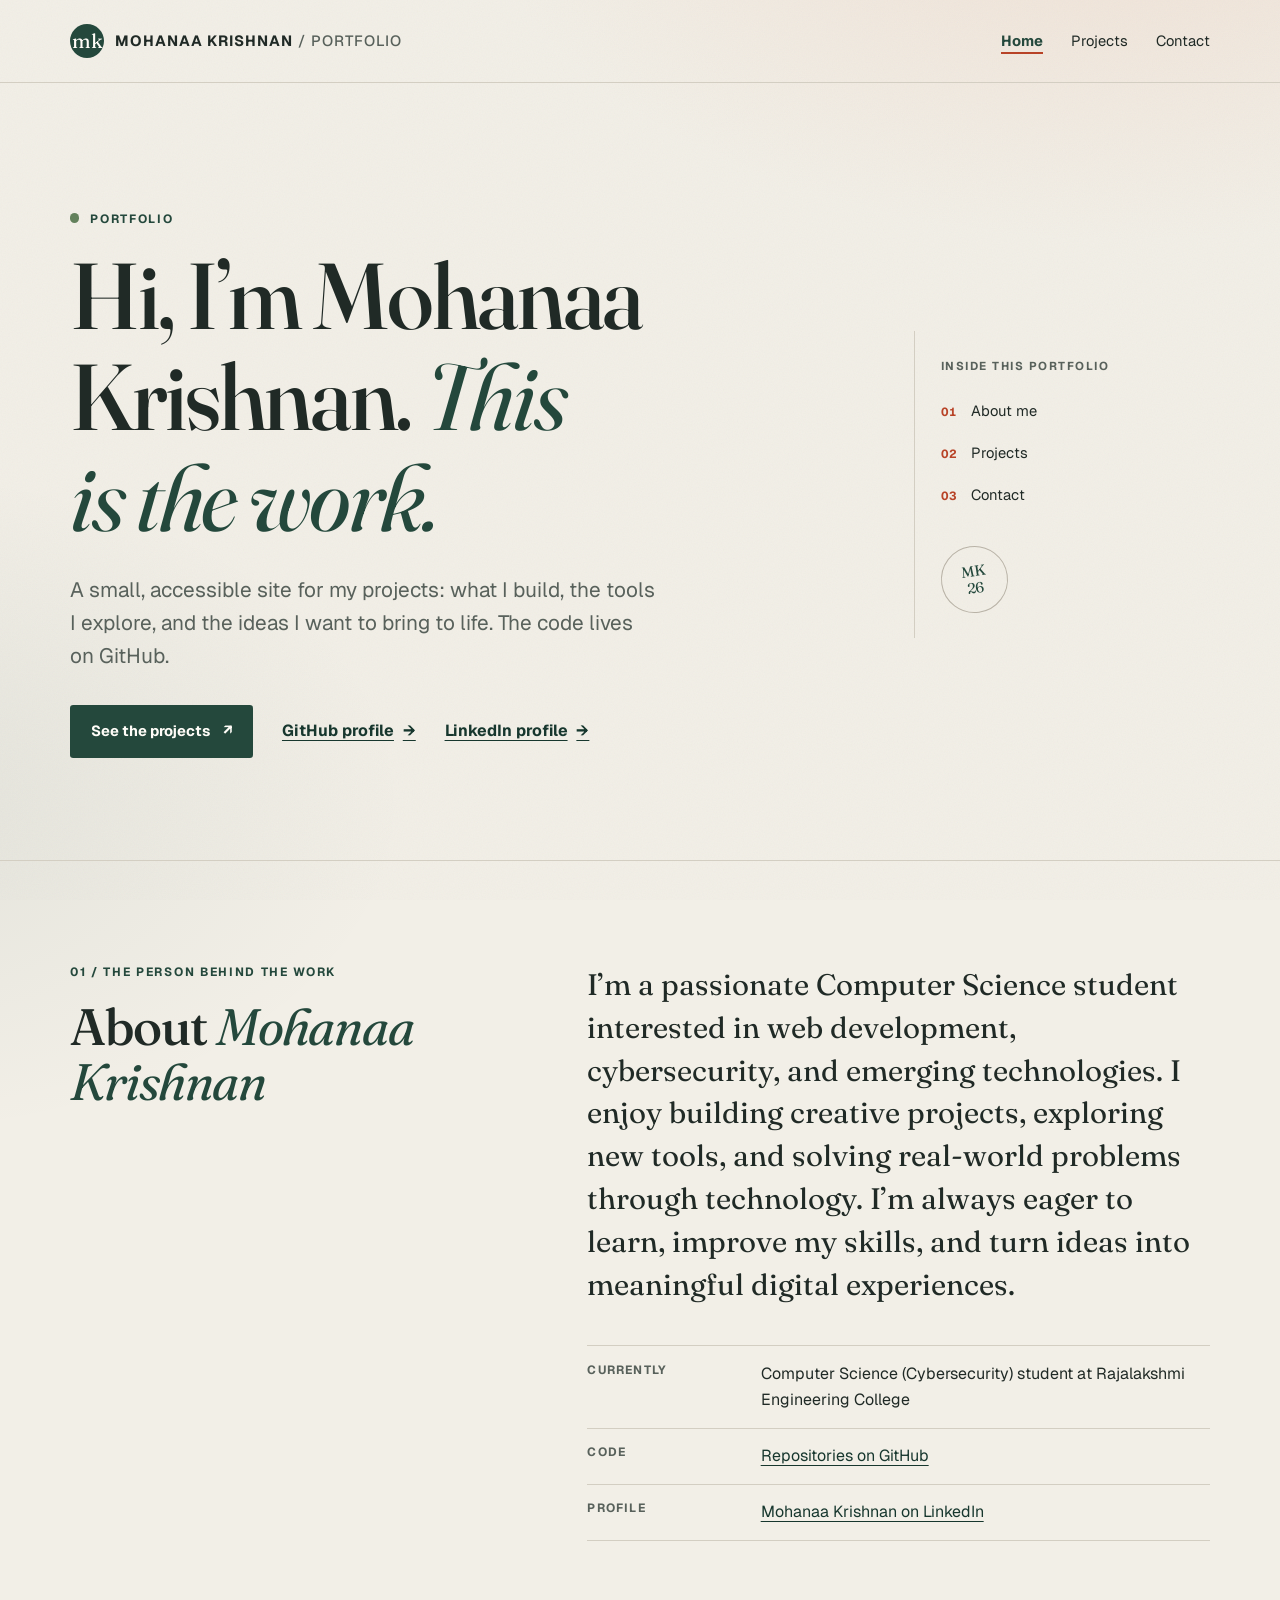
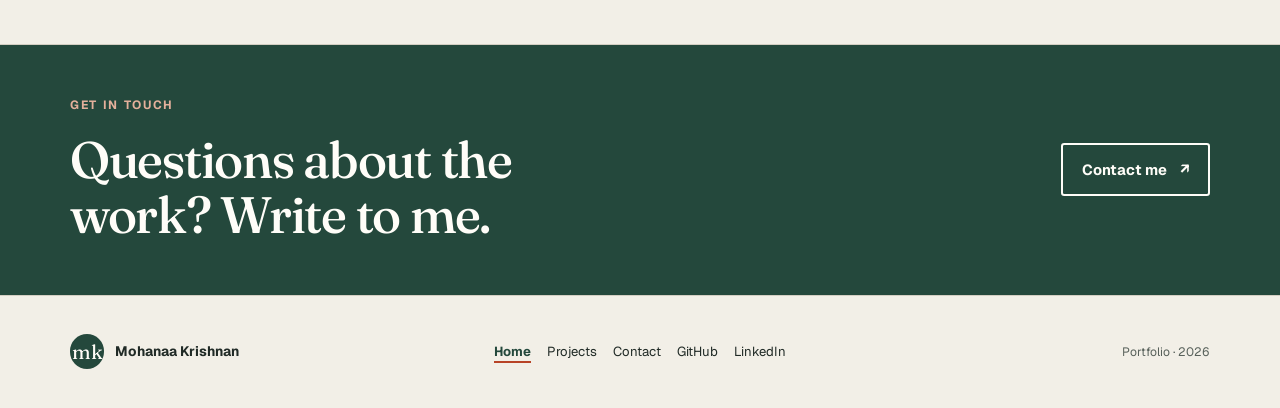
==== public/index.html @ 72f5a676 "Create Mohanaa Krishnan portfolio site Co-authored-by: Copilot <223556219+Copilot@users.noreply.gith" ====
<!doctype html>
<html lang="en">
<head>
  <meta charset="utf-8">
  <meta name="viewport" content="width=device-width, initial-scale=1">
  <meta name="theme-color" content="#f2efe7">
  <title>Mohanaa Krishnan | Portfolio</title>
  <meta name="description" content="Portfolio of Mohanaa Krishnan, a Computer Science student interested in web development, cybersecurity, and emerging technologies.">
  <meta name="author" content="Mohanaa Krishnan">
  <meta name="robots" content="index, follow">
  <meta property="og:type" content="website">
  <meta property="og:site_name" content="Mohanaa Krishnan | Portfolio">
  <meta property="og:title" content="Mohanaa Krishnan | Portfolio">
  <meta property="og:description" content="Projects and code by Mohanaa Krishnan, a Computer Science student interested in web development and cybersecurity.">
  <meta name="twitter:card" content="summary">
  <meta name="twitter:title" content="Mohanaa Krishnan | Portfolio">
  <meta name="twitter:description" content="Projects and code by Mohanaa Krishnan, a Computer Science student interested in web development and cybersecurity.">
  <!-- Add canonical, og:url, and an absolute og:image once the public domain is known. -->
  <link rel="icon" href="favicon.svg" type="image/svg+xml">
  <link rel="preconnect" href="https://fonts.googleapis.com">
  <link rel="preconnect" href="https://fonts.gstatic.com" crossorigin>
  <link rel="stylesheet" href="https://fonts.googleapis.com/css2?family=Fraunces:ital,opsz,wght@0,9..144,400;0,9..144,500;1,9..144,400&family=Geist:wght@400;500;600;700&display=swap">
  <link rel="stylesheet" href="style.css">
  <script src="script.js" defer></script>
  <script type="application/ld+json">
  {"@context":"https://schema.org","@type":"Person","name":"Mohanaa Krishnan","sameAs":["https://github.com/mohanaa-krishnan","https://www.linkedin.com/in/mohanaa-krishnan-158877358/"]}
  </script>
</head>
<body>
  <a class="skip-link" href="#main-content">Skip to main content</a>
  <header class="site-header">
    <div class="container header-inner">
      <a class="brand" href="index.html" aria-label="Mohanaa Krishnan, home">
        <span class="brand-mark" aria-hidden="true">mk</span>
        <span>Mohanaa Krishnan <span class="brand-divider">/ portfolio</span></span>
      </a>
      <nav class="primary-nav" aria-label="Main navigation">
        <ul>
          <li><a href="index.html" aria-current="page">Home</a></li>
          <li><a href="projects.html">Projects</a></li>
          <li><a href="contact.html">Contact</a></li>
        </ul>
      </nav>
    </div>
  </header>

  <main id="main-content">
    <section class="hero container" aria-labelledby="hero-title">
      <div class="hero-copy">
        <p class="eyebrow"><span class="status-dot" aria-hidden="true"></span> Portfolio</p>
        <h1 id="hero-title">Hi, I’m Mohanaa Krishnan. <em>This is the work.</em></h1>
        <p class="hero-lede">A small, accessible site for my projects: what I build, the tools I explore, and the ideas I want to bring to life. The code lives on GitHub.</p>
        <div class="hero-actions">
          <a class="button button-primary" href="projects.html">See the projects <span aria-hidden="true">↗</span></a>
          <a class="text-link" href="https://github.com/mohanaa-krishnan" rel="me noopener">GitHub profile <span aria-hidden="true">→</span></a>
          <a class="text-link" href="https://www.linkedin.com/in/mohanaa-krishnan-158877358/" rel="me noopener">LinkedIn profile <span aria-hidden="true">→</span></a>
        </div>
      </div>
      <aside class="hero-index" aria-label="Portfolio contents">
        <span class="index-label">Inside this portfolio</span>
        <ol>
          <li><span>01</span><a href="#about">About me</a></li>
          <li><span>02</span><a href="projects.html">Projects</a></li>
          <li><span>03</span><a href="contact.html">Contact</a></li>
        </ol>
        <span class="index-stamp" aria-hidden="true">MK<br>26</span>
      </aside>
    </section>

    <section class="about-section section-rule" id="about" aria-labelledby="about-title">
      <div class="container about-layout">
        <div class="section-heading">
          <p class="eyebrow">01 / The person behind the work</p>
          <h2 id="about-title">About <em>Mohanaa Krishnan</em></h2>
        </div>
        <div class="about-copy">
          <p class="about-lede">I’m a passionate Computer Science student interested in web development, cybersecurity, and emerging technologies. I enjoy building creative projects, exploring new tools, and solving real-world problems through technology. I’m always eager to learn, improve my skills, and turn ideas into meaningful digital experiences.</p>
          <dl class="profile-facts">
            <div><dt>Currently</dt><dd>Computer Science (Cybersecurity) student at Rajalakshmi Engineering College</dd></div>
            <div><dt>Code</dt><dd><a href="https://github.com/mohanaa-krishnan?tab=repositories" rel="me noopener">Repositories on GitHub</a></dd></div>
            <div><dt>Profile</dt><dd><a href="https://www.linkedin.com/in/mohanaa-krishnan-158877358/" rel="me noopener">Mohanaa Krishnan on LinkedIn</a></dd></div>
          </dl>
        </div>
      </div>
    </section>

    <section class="next-step" aria-labelledby="next-step-title">
      <div class="container next-step-inner">
        <div>
          <p class="eyebrow">Get in touch</p>
          <h2 id="next-step-title">Questions about the work? Write to me.</h2>
        </div>
        <a class="button button-light" href="contact.html">Contact me <span aria-hidden="true">↗</span></a>
      </div>
    </section>
  </main>

  <footer class="site-footer">
    <div class="container footer-inner">
      <p class="footer-brand"><span class="brand-mark" aria-hidden="true">mk</span> <span>Mohanaa Krishnan</span></p>
      <nav aria-label="Footer navigation">
        <ul>
          <li><a href="index.html" aria-current="page">Home</a></li>
          <li><a href="projects.html">Projects</a></li>
          <li><a href="contact.html">Contact</a></li>
          <li><a href="https://github.com/mohanaa-krishnan" rel="me noopener">GitHub</a></li>
          <li><a href="https://www.linkedin.com/in/mohanaa-krishnan-158877358/" rel="me noopener">LinkedIn</a></li>
        </ul>
      </nav>
      <p class="footer-note">Portfolio · <span id="current-year">2026</span></p>
    </div>
  </footer>
</body>
</html>
---- public/style.css ----
:root {
  color-scheme: light;
  --paper: #f2efe7;
  --paper-deep: #e7e2d7;
  --ink: #202a26;
  --muted: #58615b;
  --line: #d3cec2;
  --forest: #24483c;
  --forest-deep: #17372e;
  --tangerine: #b84327;
  --focus: #174fc0;
  --white: #fffdf8;
  --serif: 'Fraunces', Georgia, 'Times New Roman', serif;
  --sans: 'Geist', 'Avenir Next', Avenir, system-ui, sans-serif;
  --shadow-tint: rgb(23 55 46 / 14%);
  --z-grain: 0;
  --z-skip: 10;
  --page-width: 1140px;
  font-family: var(--sans);
  font-synthesis: none;
  text-rendering: optimizeLegibility;
  -webkit-font-smoothing: antialiased;
}

* { box-sizing: border-box; }

html { scroll-behavior: smooth; }

body {
  min-width: 320px;
  margin: 0;
  background: radial-gradient(60rem 36rem at 88% -8%, rgb(228 170 143 / 22%), transparent 70%), radial-gradient(48rem 30rem at -10% 40%, rgb(36 72 60 / 7%), transparent 70%), var(--paper);
  color: var(--ink);
  font-size: 1rem;
  line-height: 1.65;
}

img, svg { max-width: 100%; }

button, input, textarea { font: inherit; }

::selection { background: #d9a78f; color: var(--ink); }

:focus-visible {
  outline: 3px solid var(--focus);
  outline-offset: 4px;
  border-radius: 2px;
}

a {
  color: var(--forest-deep);
  text-decoration-thickness: 1px;
  text-underline-offset: 0.22em;
  transition: color 180ms ease, background-color 180ms ease, border-color 180ms ease, box-shadow 180ms ease, text-decoration-thickness 180ms ease;
}

a:hover { color: var(--tangerine); text-decoration-thickness: 2px; }

button, input, textarea {
  transition: color 180ms ease, background-color 180ms ease, border-color 180ms ease, box-shadow 180ms ease;
}

.container { width: min(var(--page-width), calc(100% - 3rem)); margin-inline: auto; }

.skip-link {
  position: fixed;
  z-index: var(--z-skip);
  top: 0.75rem;
  left: 0.75rem;
  padding: 0.75rem 1rem;
  transform: translateY(-160%);
  border-radius: 0.35rem;
  background: var(--ink);
  color: var(--white);
  text-decoration: none;
}

.skip-link:focus { transform: translateY(0); }

.site-header { border-bottom: 1px solid var(--line); }
.header-inner { display: flex; min-height: 82px; align-items: center; justify-content: space-between; gap: 2rem; }

.brand {
  display: inline-flex;
  align-items: center;
  gap: 0.65rem;
  color: var(--ink);
  font-size: 0.93rem;
  font-weight: 700;
  letter-spacing: 0.07em;
  text-decoration: none;
  text-transform: uppercase;
}

.brand:hover { color: var(--forest); }
.brand-divider { color: var(--muted); font-weight: 500; }
.brand-mark {
  display: inline-grid;
  width: 2.15rem;
  height: 2.15rem;
  place-items: center;
  border-radius: 50%;
  background: var(--forest);
  color: var(--white);
  font-family: var(--serif);
  font-size: 1.25rem;
  font-weight: 400;
  letter-spacing: 0;
  line-height: 1;
  text-transform: lowercase;
}

.primary-nav ul, .site-footer nav ul { display: flex; flex-wrap: wrap; gap: 0.4rem 1.75rem; margin: 0; padding: 0; list-style: none; }
.primary-nav a, .site-footer nav a { display: inline-block; padding: 0.5rem 0; color: var(--ink); font-size: 0.92rem; text-decoration: none; }
.primary-nav a[aria-current="page"], .site-footer a[aria-current="page"] { color: var(--forest); font-weight: 700; text-decoration: underline; text-decoration-color: var(--tangerine); text-decoration-thickness: 2px; text-underline-offset: 0.4em; }

.hero { display: grid; grid-template-columns: minmax(0, 1.5fr) minmax(230px, 0.6fr); gap: clamp(3rem, 8vw, 8rem); align-items: center; padding-block: clamp(5rem, 10vw, 9.5rem) clamp(5rem, 8vw, 7.5rem); }
.hero-copy { max-width: 740px; animation: hero-arrive 460ms ease-out both; }
.eyebrow { margin: 0 0 1.15rem; color: var(--forest); font-size: 0.75rem; font-weight: 700; letter-spacing: 0.14em; line-height: 1.4; text-transform: uppercase; }
.status-dot { display: inline-block; width: 0.58rem; height: 0.58rem; margin-right: 0.4rem; border-radius: 50%; background: #63815c; vertical-align: 0.03em; }

h1, h2, h3, p { margin-top: 0; }
h1, h2, h3 { color: var(--ink); }
h1, h2 { font-family: var(--serif); font-weight: 500; text-wrap: balance; letter-spacing: -0.025em; line-height: 1.08; }
h1 { max-width: 760px; margin-bottom: 1.5rem; font-size: clamp(3.2rem, 7.3vw, 6.25rem); }
h1 em, h2 em { color: var(--forest); font-weight: 400; font-style: italic; }
p { text-wrap: pretty; }
.hero-lede, .page-lede { max-width: 600px; color: var(--muted); font-size: clamp(1.1rem, 2vw, 1.3rem); line-height: 1.6; }
.hero-actions { display: flex; flex-wrap: wrap; align-items: center; gap: 1.2rem 1.8rem; margin-top: 2rem; }

.button { transition: background-color 180ms ease, color 180ms ease, transform 180ms ease; display: inline-flex; min-height: 3.25rem; align-items: center; justify-content: center; gap: 0.8rem; padding: 0.78rem 1.2rem; border: 2px solid transparent; border-radius: 0.2rem; font-size: 0.92rem; font-weight: 700; text-decoration: none; }
.button-primary { background: var(--forest); color: var(--white); }
.button-primary:hover { background: var(--forest-deep); color: var(--white); }
.button-light { border-color: var(--white); background: transparent; color: var(--white); }
.button-light:hover { background: var(--white); color: var(--forest-deep); }
.text-link { display: inline-flex; align-items: center; gap: 0.55rem; font-weight: 700; }
.edit-note { color: var(--muted); font-size: 0.88rem; }
.hero-copy > .edit-note { max-width: 530px; margin-top: 2.2rem; padding-left: 0.85rem; border-left: 2px solid var(--tangerine); font-size: 0.82rem; }

.hero-index { position: relative; padding: 1.6rem 1.2rem 1.6rem 1.65rem; border-left: 1px solid var(--line); }
.index-label { display: block; margin-bottom: 1.5rem; color: var(--muted); font-size: 0.72rem; font-weight: 700; letter-spacing: 0.13em; text-transform: uppercase; }
.hero-index ol { display: grid; gap: 1.1rem; margin: 0; padding: 0; list-style: none; }
.hero-index li { display: flex; align-items: baseline; gap: 0.9rem; }
.hero-index li > span { color: var(--tangerine); font-size: 0.74rem; font-weight: 700; }
.hero-index li a { color: var(--ink); font-size: 0.92rem; text-decoration: none; }
.hero-index li a:hover { text-decoration: underline; }
.index-stamp { display: grid; width: 4.2rem; height: 4.2rem; margin-top: 2.4rem; place-content: center; transform: rotate(-8deg); border: 1px solid #b9b3a7; border-radius: 50%; color: var(--forest); font-family: var(--serif); font-size: 0.92rem; line-height: 1.1; text-align: center; }

.section-rule { border-top: 1px solid var(--line); border-bottom: 1px solid var(--line); }
.about-layout { display: grid; grid-template-columns: minmax(240px, 0.8fr) minmax(0, 1.2fr); gap: clamp(2.5rem, 8vw, 8rem); padding-block: clamp(4.5rem, 8vw, 7.5rem); }
.section-heading h2, .approach-intro h2, .contact-aside h2 { max-width: 420px; margin: 0; font-size: clamp(2.4rem, 4vw, 3.8rem); }
.about-copy { max-width: 680px; }
.about-lede { margin-bottom: 2.4rem; font-family: var(--serif); font-size: clamp(1.35rem, 2.5vw, 1.85rem); line-height: 1.45; }
.profile-facts { margin: 0; border-top: 1px solid var(--line); }
.profile-facts > div { display: grid; grid-template-columns: minmax(120px, 0.35fr) minmax(0, 1fr); gap: 1rem; padding: 0.9rem 0; border-bottom: 1px solid var(--line); }
.profile-facts dt, .project-details dt { color: var(--muted); font-size: 0.75rem; font-weight: 700; letter-spacing: 0.1em; text-transform: uppercase; }
.profile-facts dd, .project-details dd { margin: 0; }

.approach-section { display: grid; grid-template-columns: minmax(0, 1fr) minmax(260px, 0.8fr); gap: clamp(2.5rem, 8vw, 8rem); align-items: center; padding-block: clamp(4.5rem, 8vw, 7.5rem); }
.approach-intro h2 { max-width: 620px; }
.approach-note { position: relative; max-width: 500px; padding: 1.5rem 0 1rem 2rem; border-left: 1px solid var(--line); }
.approach-note p { max-width: 400px; font-family: var(--serif); font-size: 1.35rem; line-height: 1.5; }
.large-quote { position: absolute; top: -0.35rem; left: 0.35rem; color: var(--tangerine); font-family: var(--serif); font-size: 2rem; }

.next-step { background: var(--forest); color: var(--white); }
.next-step-inner { display: flex; min-height: 250px; align-items: center; justify-content: space-between; gap: 2.5rem; padding-block: 3.2rem; }
.next-step .eyebrow { color: #e3b09b; }
.next-step h2 { max-width: 620px; margin: 0; color: var(--white); font-size: clamp(2rem, 4vw, 3.4rem); }
.next-step .button { flex-shrink: 0; }

.page-hero { padding-block: clamp(4.5rem, 9vw, 7.7rem) 3.5rem; }
.page-hero h1 { max-width: 850px; font-size: clamp(3rem, 7vw, 5.9rem); }
.page-hero .page-lede { max-width: 690px; }
.section-number { display: inline-block; margin-right: 0.45rem; color: var(--tangerine); }

.project-section { padding-bottom: clamp(5rem, 9vw, 8rem); }
.project-section-heading { display: flex; align-items: end; justify-content: space-between; gap: 2rem; margin-bottom: 1.3rem; padding-bottom: 1.2rem; border-bottom: 1px solid var(--ink); }
.project-section-heading h2 { margin: 0; font-size: clamp(2rem, 4vw, 3rem); }
.project-section-heading .edit-note { max-width: 330px; margin-bottom: 0.25rem; }
.project-card { display: grid; grid-template-columns: minmax(115px, 0.3fr) minmax(0, 1.7fr); gap: clamp(1.5rem, 6vw, 5.5rem); padding: clamp(2rem, 4.5vw, 3.4rem) clamp(0.25rem, 1.2vw, 1rem); border-bottom: 1px solid var(--line); transition: transform 200ms ease, box-shadow 200ms ease; }
.project-card:hover, .project-card:focus-within { transform: translateY(-3px); box-shadow: 0 8px 24px var(--shadow-tint); }
.project-index { display: flex; align-items: flex-start; gap: 0.45rem; flex-direction: column; color: var(--muted); font-size: 0.7rem; font-weight: 700; letter-spacing: 0.13em; }
.project-index strong { color: var(--tangerine); font-family: var(--serif); font-size: 2.5rem; font-weight: 400; letter-spacing: 0; line-height: 1.1; }
.project-kicker { margin-bottom: 0.45rem; color: var(--forest); font-size: 0.74rem; font-weight: 700; letter-spacing: 0.12em; text-transform: uppercase; }
.project-content h3 { margin-bottom: 0.8rem; font-family: var(--serif); font-size: clamp(1.8rem, 3.4vw, 2.8rem); font-weight: 400; line-height: 1.15; }
.project-content > p:not(.project-kicker):not(.project-link-note) { max-width: 720px; color: var(--muted); }
.project-details { display: grid; grid-template-columns: repeat(3, minmax(0, 1fr)); gap: 1rem 1.5rem; margin: 1.7rem 0 1.2rem; padding-top: 1.25rem; border-top: 1px solid var(--line); }
.project-details > div { display: grid; align-content: start; gap: 0.4rem; }
.project-details dd { font-size: 0.9rem; }
.project-link-note { margin: 0; color: var(--muted); font-size: 0.82rem; font-style: italic; }

.contact-section { padding-bottom: clamp(5rem, 9vw, 8rem); }
.contact-section h2 { margin: 0; font-size: clamp(2rem, 4vw, 3rem); }
.visually-hidden { position: absolute; width: 1px; height: 1px; overflow: hidden; clip: rect(0, 0, 0, 0); white-space: nowrap; clip-path: inset(50%); }

.site-footer { border-top: 1px solid var(--line); }
.footer-inner { display: grid; grid-template-columns: 1fr auto 1fr; align-items: center; gap: 1.5rem; min-height: 112px; padding-block: 1.2rem; }
.footer-brand { display: flex; align-items: center; gap: 0.65rem; margin: 0; font-size: 0.86rem; font-weight: 700; }
.footer-brand > span:last-child > span { color: var(--muted); font-weight: 400; }
.site-footer nav ul { gap: 0.35rem 1rem; }
.site-footer nav a { font-size: 0.82rem; }
.footer-note { justify-self: end; margin: 0; color: var(--muted); font-size: 0.76rem; text-align: right; }

@keyframes hero-arrive {
  from { opacity: 0.92; transform: translateY(7px); }
  to { opacity: 1; transform: translateY(0); }
}

@media (max-width: 760px) {
  .container { width: min(var(--page-width), calc(100% - 2rem)); }
  .header-inner { min-height: 72px; align-items: flex-start; flex-direction: column; gap: 0.3rem; padding-block: 0.85rem 0.65rem; }
  .primary-nav ul { gap: 0.25rem 1.2rem; }
  .primary-nav a { padding-block: 0.25rem; }
  .hero { grid-template-columns: 1fr; gap: 2rem; padding-block: 4.5rem 4rem; }
  .hero-index { display: grid; grid-template-columns: 1fr auto; align-items: start; padding: 1.4rem 0 0; border-top: 1px solid var(--line); border-left: 0; }
  .hero-index ol { grid-column: 1 / -1; grid-template-columns: repeat(3, minmax(0, 1fr)); gap: 0.8rem; }
  .hero-index li { align-items: flex-start; flex-direction: column; gap: 0.2rem; }
  .hero-index li a { font-size: 0.84rem; }
  .index-label { margin-bottom: 1rem; }
  .index-stamp { width: 3.3rem; height: 3.3rem; margin: -0.5rem 0 0; font-size: 0.78rem; }
  .about-layout, .approach-section { grid-template-columns: 1fr; gap: 2.2rem; }
  .about-layout, .approach-section { padding-block: 4rem; }
  .approach-note { max-width: none; }
  .next-step-inner { min-height: auto; align-items: flex-start; flex-direction: column; gap: 1.7rem; padding-block: 3rem; }
  .project-section-heading { align-items: flex-start; flex-direction: column; gap: 0.8rem; }
  .project-card { grid-template-columns: 72px minmax(0, 1fr); gap: 1rem; }
  .project-details { grid-template-columns: 1fr; gap: 0.85rem; }
  .footer-inner { grid-template-columns: 1fr auto; gap: 0.75rem 1rem; }
  .site-footer nav { grid-column: 1 / -1; grid-row: 2; }
  .footer-note { grid-column: 2; grid-row: 1; }
}

@media (max-width: 420px) {
  h1 { font-size: clamp(2.8rem, 14vw, 3.7rem); }
  .brand { font-size: 0.83rem; }
  .hero-index ol { grid-template-columns: 1fr; gap: 0.45rem; }
  .hero-index li { align-items: baseline; flex-direction: row; gap: 0.65rem; }
  .hero-actions { align-items: flex-start; flex-direction: column; }
  .profile-facts > div { grid-template-columns: 1fr; gap: 0.2rem; }
  .project-card { grid-template-columns: 1fr; }
  .project-index { align-items: baseline; flex-direction: row; gap: 0.55rem; }
  .project-index strong { font-size: 1.35rem; }
  .footer-inner { grid-template-columns: 1fr; }
  .footer-note, .site-footer nav { grid-column: 1; grid-row: auto; justify-self: start; text-align: left; }
}

@media (prefers-reduced-motion: reduce) {
  html { scroll-behavior: auto; }
  .hero-copy { animation: none; }
  .project-card:hover, .project-card:focus-within { transform: none; }
  *, *::before, *::after {
    animation-duration: 0.01ms !important;
    animation-iteration-count: 1 !important;
    scroll-behavior: auto !important;
    transition-duration: 0.01ms !important;
  }
}

/* --- redesign additions --- */
body::before { content: ""; position: fixed; inset: 0; z-index: var(--z-grain); pointer-events: none; opacity: 0.05; background-image: url("data:image/svg+xml,%3Csvg xmlns='http://www.w3.org/2000/svg' width='160' height='160'%3E%3Cfilter id='n'%3E%3CfeTurbulence type='fractalNoise' baseFrequency='.8' numOctaves='2' stitchTiles='stitch'/%3E%3C/filter%3E%3Crect width='100%25' height='100%25' filter='url(%23n)'/%3E%3C/svg%3E"); }
.site-header, main, .site-footer { position: relative; z-index: 1; }
.button:active { transform: scale(0.98); }
.primary-nav a:not([aria-current="page"]) { background: linear-gradient(var(--tangerine), var(--tangerine)) 0 100% / 0 2px no-repeat; transition: background-size 220ms ease, color 180ms ease; }
.primary-nav a:not([aria-current="page"]):hover { background-size: 100% 2px; color: var(--ink); }
.hero-index li > span, .project-index strong, .section-number { font-variant-numeric: tabular-nums; }
.hero-actions .text-link { padding-block: 0.5rem; }
.contact-channels { display: grid; grid-template-columns: repeat(2, minmax(0, 1fr)); gap: 1rem; margin: 1.5rem 0 0; padding: 0; list-style: none; }
.contact-channels li { border: 1px solid var(--line); background: var(--white); }
.contact-channels a { display: flex; min-height: 5rem; align-items: center; justify-content: space-between; gap: 1rem; padding: 1rem 1.2rem; color: var(--ink); text-decoration: none; }
.contact-channels a span:first-child { font-weight: 700; }
.contact-channels a span:nth-child(2) { color: var(--muted); font-size: 0.9rem; }
.contact-channels a:hover { color: var(--forest); }
.contact-channels a:hover span:last-child { transform: translate(2px, -2px); }
@media (max-width: 560px) { .contact-channels { grid-template-columns: 1fr; } }
.project-section-heading { align-items: center; }
.project-card { padding-bottom: clamp(2.4rem, 5vw, 4rem); }
.site-footer nav ul { max-width: 34rem; }
@media (max-width: 760px) { .project-section-heading { align-items: flex-start; } }
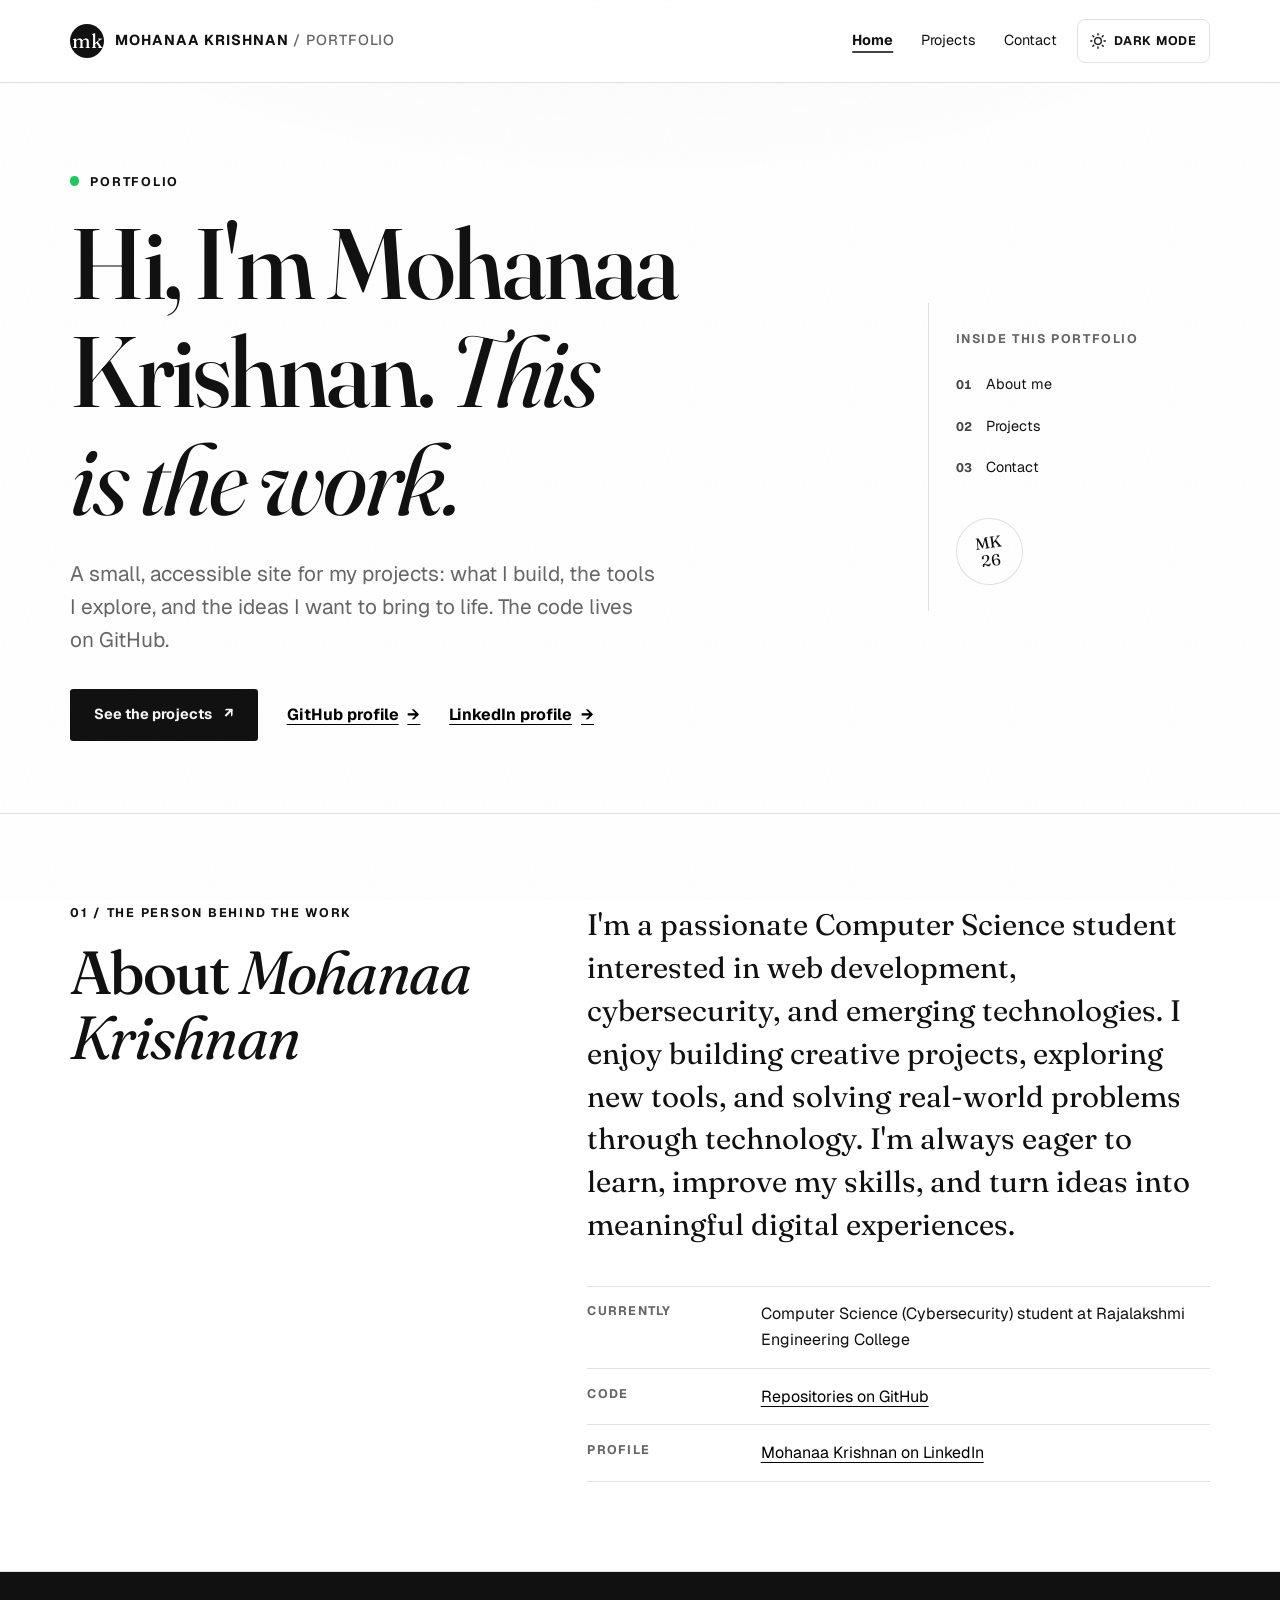
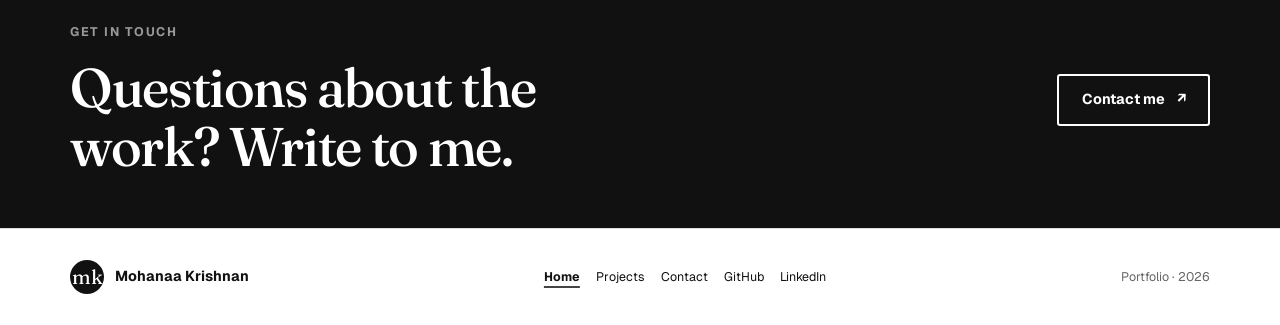
==== commit 8ea13104: "feat: advanced CSS3 responsive architecture with minimalist theme - Rewrote style.css with mobile-fi" ====
--- a/public/index.html
+++ b/public/index.html
@@ -3,7 +3,16 @@
 <head>
   <meta charset="utf-8">
   <meta name="viewport" content="width=device-width, initial-scale=1">
-  <meta name="theme-color" content="#f2efe7">
+  <!-- No-flash theme script: runs before stylesheet to avoid FOIT -->
+  <script>
+    try {
+      var t = localStorage.getItem('theme');
+      if (t) document.documentElement.setAttribute('data-theme', t);
+    } catch (_) {}
+  </script>
+  <meta name="theme-color" content="#ffffff">
+  <meta name="theme-color" media="(prefers-color-scheme: light)" content="#ffffff">
+  <meta name="theme-color" media="(prefers-color-scheme: dark)"  content="#0d0d0d">
   <title>Mohanaa Krishnan | Portfolio</title>
   <meta name="description" content="Portfolio of Mohanaa Krishnan, a Computer Science student interested in web development, cybersecurity, and emerging technologies.">
   <meta name="author" content="Mohanaa Krishnan">
@@ -34,13 +43,29 @@
         <span class="brand-mark" aria-hidden="true">mk</span>
         <span>Mohanaa Krishnan <span class="brand-divider">/ portfolio</span></span>
       </a>
-      <nav class="primary-nav" aria-label="Main navigation">
-        <ul>
-          <li><a href="index.html" aria-current="page">Home</a></li>
-          <li><a href="projects.html">Projects</a></li>
-          <li><a href="contact.html">Contact</a></li>
-        </ul>
-      </nav>
+      <div class="header-controls">
+        <nav class="primary-nav" aria-label="Main navigation">
+          <ul>
+            <li><a href="index.html" aria-current="page">Home</a></li>
+            <li><a href="projects.html">Projects</a></li>
+            <li><a href="contact.html">Contact</a></li>
+          </ul>
+        </nav>
+        <button type="button" class="theme-toggle" aria-pressed="false">
+          <svg width="16" height="16" viewBox="0 0 24 24" fill="none" stroke="currentColor" stroke-width="2" stroke-linecap="round" stroke-linejoin="round" aria-hidden="true" focusable="false">
+            <circle cx="12" cy="12" r="5"/>
+            <line x1="12" y1="1" x2="12" y2="3"/>
+            <line x1="12" y1="21" x2="12" y2="23"/>
+            <line x1="4.22" y1="4.22" x2="5.64" y2="5.64"/>
+            <line x1="18.36" y1="18.36" x2="19.78" y2="19.78"/>
+            <line x1="1" y1="12" x2="3" y2="12"/>
+            <line x1="21" y1="12" x2="23" y2="12"/>
+            <line x1="4.22" y1="19.78" x2="5.64" y2="18.36"/>
+            <line x1="18.36" y1="5.64" x2="19.78" y2="4.22"/>
+          </svg>
+          <span class="theme-toggle-label">Dark mode</span>
+        </button>
+      </div>
     </div>
   </header>
 
@@ -48,7 +73,7 @@
     <section class="hero container" aria-labelledby="hero-title">
       <div class="hero-copy">
         <p class="eyebrow"><span class="status-dot" aria-hidden="true"></span> Portfolio</p>
-        <h1 id="hero-title">Hi, I’m Mohanaa Krishnan. <em>This is the work.</em></h1>
+        <h1 id="hero-title">Hi, I'm Mohanaa Krishnan. <em>This is the work.</em></h1>
         <p class="hero-lede">A small, accessible site for my projects: what I build, the tools I explore, and the ideas I want to bring to life. The code lives on GitHub.</p>
         <div class="hero-actions">
           <a class="button button-primary" href="projects.html">See the projects <span aria-hidden="true">↗</span></a>
@@ -74,7 +99,7 @@
           <h2 id="about-title">About <em>Mohanaa Krishnan</em></h2>
         </div>
         <div class="about-copy">
-          <p class="about-lede">I’m a passionate Computer Science student interested in web development, cybersecurity, and emerging technologies. I enjoy building creative projects, exploring new tools, and solving real-world problems through technology. I’m always eager to learn, improve my skills, and turn ideas into meaningful digital experiences.</p>
+          <p class="about-lede">I'm a passionate Computer Science student interested in web development, cybersecurity, and emerging technologies. I enjoy building creative projects, exploring new tools, and solving real-world problems through technology. I'm always eager to learn, improve my skills, and turn ideas into meaningful digital experiences.</p>
           <dl class="profile-facts">
             <div><dt>Currently</dt><dd>Computer Science (Cybersecurity) student at Rajalakshmi Engineering College</dd></div>
             <div><dt>Code</dt><dd><a href="https://github.com/mohanaa-krishnan?tab=repositories" rel="me noopener">Repositories on GitHub</a></dd></div>
--- a/public/style.css
+++ b/public/style.css
@@ -1,253 +1,1204 @@
+/*
+ * ============================================================
+ * Mohanaa Krishnan — Portfolio Stylesheet
+ * Architecture: Mobile-first, CSS Grid + Flexbox, custom tokens
+ *
+ * Breakpoints (em — relative to user's root font-size):
+ *   Base (mobile):       320px+   — single column
+ *   Small tablet: 40em  (≈640px)  — layout hints
+ *   Tablet:       48em  (≈768px)  — two-column sections begin
+ *   Desktop:      64em  (≈1024px) — full multi-column
+ *   Wide:         80em  (≈1280px) — comfortable reading, wider gaps
+ * ============================================================
+ */
+
+/* ============================================================
+   1. DESIGN TOKENS — Light theme (default)
+   ============================================================ */
+
 :root {
+  /* Color — Minimalist monochrome */
+  --color-surface:        #ffffff;
+  --color-surface-raised: #f5f5f5;
+  --color-text:           #111111;
+  --color-text-muted:     #666666;
+  --color-line:           #e0e0e0;
+  --color-accent:         #111111;
+  --color-accent-strong:  #000000;
+  --color-warm:           #444444;
+  --color-focus:          #0066cc;
+  --color-selection-bg:   #d4d4d4;
+  --color-status-dot:     #22c55e;
+  --color-next-step-bg:   #111111;
+  --color-next-step-text: #ffffff;
+  --color-next-step-eye:  #999999;
+
+  /* Shadows (neutral black tint) */
+  --shadow-tint:  rgb(0 0 0 / 10%);
+  --shadow-sm:    0 2px 8px var(--shadow-tint);
+  --shadow-md:    0 8px 24px var(--shadow-tint);
+
+  /* Border radii */
+  --radius-sm:    0.2rem;
+  --radius-md:    0.5rem;
+  --radius-lg:    1rem;
+  --radius-full:  9999px;
+
+  /* Z-index layers */
+  --z-grain:  0;
+  --z-base:   1;
+  --z-header: 20;
+  --z-skip:   30;
+
+  /* Typography */
+  --font-serif: 'Fraunces', Georgia, 'Times New Roman', serif;
+  --font-sans:  'Geist', 'Avenir Next', Avenir, system-ui, sans-serif;
+
+  /* Fluid type scale */
+  --text-xs:   clamp(0.72rem,  0.68rem + 0.2vw,   0.78rem);
+  --text-sm:   clamp(0.82rem,  0.78rem + 0.2vw,   0.9rem);
+  --text-base: clamp(0.92rem,  0.88rem + 0.2vw,   1rem);
+  --text-md:   clamp(1.1rem,   1rem  + 0.5vw,     1.3rem);
+  --text-lg:   clamp(1.35rem,  1.1rem + 1.2vw,    1.85rem);
+  --text-xl:   clamp(2rem,     1.4rem + 3vw,      3.4rem);
+  --text-2xl:  clamp(2.4rem,   1.6rem + 4vw,      3.8rem);
+  --text-3xl:  clamp(3rem,     2rem  + 5vw,       5.9rem);
+  --text-hero: clamp(3.2rem,   2rem  + 5.5vw,     6.25rem);
+
+  /* Spacing scale */
+  --space-1:  0.25rem;
+  --space-2:  0.5rem;
+  --space-3:  0.75rem;
+  --space-4:  1rem;
+  --space-5:  1.25rem;
+  --space-6:  1.5rem;
+  --space-7:  2rem;
+  --space-8:  2.5rem;
+  --space-9:  3rem;
+  --space-10: clamp(2.5rem, 5vw, 5rem);
+  --space-11: clamp(3rem,   7vw, 7.5rem);
+  --space-12: clamp(4rem,   9vw, 9rem);
+
+  /* Transitions */
+  --transition-fast:   180ms ease;
+  --transition-normal: 220ms ease;
+  --transition-theme:  200ms ease;
+
+  /* Page width */
+  --page-width: 1140px;
+
   color-scheme: light;
-  --paper: #f2efe7;
-  --paper-deep: #e7e2d7;
-  --ink: #202a26;
-  --muted: #58615b;
-  --line: #d3cec2;
-  --forest: #24483c;
-  --forest-deep: #17372e;
-  --tangerine: #b84327;
-  --focus: #174fc0;
-  --white: #fffdf8;
-  --serif: 'Fraunces', Georgia, 'Times New Roman', serif;
-  --sans: 'Geist', 'Avenir Next', Avenir, system-ui, sans-serif;
-  --shadow-tint: rgb(23 55 46 / 14%);
-  --z-grain: 0;
-  --z-skip: 10;
-  --page-width: 1140px;
-  font-family: var(--sans);
+}
+
+/* ============================================================
+   2. DARK THEME TOKENS
+   ============================================================ */
+
+/* Set by JS toggle (data-theme="dark") */
+[data-theme="dark"] {
+  --color-surface:        #0d0d0d;
+  --color-surface-raised: #1a1a1a;
+  --color-text:           #f0f0f0;
+  --color-text-muted:     #888888;
+  --color-line:           #2a2a2a;
+  --color-accent:         #f0f0f0;
+  --color-accent-strong:  #ffffff;
+  --color-warm:           #aaaaaa;
+  --color-focus:          #4d9fff;
+  --color-selection-bg:   #3a3a3a;
+  --color-status-dot:     #4ade80;
+  --color-next-step-bg:   #f0f0f0;
+  --color-next-step-text: #111111;
+  --color-next-step-eye:  #555555;
+
+  --shadow-tint: rgb(0 0 0 / 50%);
+  --shadow-sm:   0 2px 8px var(--shadow-tint);
+  --shadow-md:   0 8px 24px var(--shadow-tint);
+
+  color-scheme: dark;
+}
+
+/* OS dark preference when no JS / no toggle choice */
+@media (prefers-color-scheme: dark) {
+  :root:not([data-theme]) {
+    --color-surface:        #0d0d0d;
+    --color-surface-raised: #1a1a1a;
+    --color-text:           #f0f0f0;
+    --color-text-muted:     #888888;
+    --color-line:           #2a2a2a;
+    --color-accent:         #f0f0f0;
+    --color-accent-strong:  #ffffff;
+    --color-warm:           #aaaaaa;
+    --color-focus:          #4d9fff;
+    --color-selection-bg:   #3a3a3a;
+    --color-status-dot:     #4ade80;
+    --color-next-step-bg:   #f0f0f0;
+    --color-next-step-text: #111111;
+    --color-next-step-eye:  #555555;
+
+    --shadow-tint: rgb(0 0 0 / 50%);
+    --shadow-sm:   0 2px 8px var(--shadow-tint);
+    --shadow-md:   0 8px 24px var(--shadow-tint);
+
+    color-scheme: dark;
+  }
+}
+
+/* ============================================================
+   3. GLOBAL RESET & BASE
+   ============================================================ */
+
+*, *::before, *::after { box-sizing: border-box; }
+
+html {
+  scroll-behavior: smooth;
+  font-family: var(--font-sans);
   font-synthesis: none;
   text-rendering: optimizeLegibility;
   -webkit-font-smoothing: antialiased;
 }
 
-* { box-sizing: border-box; }
-
-html { scroll-behavior: smooth; }
-
 body {
+  display: grid;
+  grid-template-rows: auto 1fr auto;
+  min-height: 100dvh;
   min-width: 320px;
+  overflow-x: clip;
   margin: 0;
-  background: radial-gradient(60rem 36rem at 88% -8%, rgb(228 170 143 / 22%), transparent 70%), radial-gradient(48rem 30rem at -10% 40%, rgb(36 72 60 / 7%), transparent 70%), var(--paper);
-  color: var(--ink);
+  background-color: var(--color-surface);
+  background-image:
+    radial-gradient(80rem 40rem at 50% -10%, rgb(0 0 0 / 3%), transparent 60%);
+  color: var(--color-text);
   font-size: 1rem;
   line-height: 1.65;
-}
-
-img, svg { max-width: 100%; }
+  transition: background-color var(--transition-theme), color var(--transition-theme);
+}
+
+img, svg { max-width: 100%; display: block; }
 
 button, input, textarea { font: inherit; }
 
-::selection { background: #d9a78f; color: var(--ink); }
+::selection {
+  background: var(--color-selection-bg);
+  color: var(--color-text);
+}
 
 :focus-visible {
-  outline: 3px solid var(--focus);
+  outline: 3px solid var(--color-focus);
   outline-offset: 4px;
-  border-radius: 2px;
+  border-radius: var(--radius-sm);
 }
 
 a {
-  color: var(--forest-deep);
+  color: var(--color-accent-strong);
   text-decoration-thickness: 1px;
   text-underline-offset: 0.22em;
-  transition: color 180ms ease, background-color 180ms ease, border-color 180ms ease, box-shadow 180ms ease, text-decoration-thickness 180ms ease;
-}
-
-a:hover { color: var(--tangerine); text-decoration-thickness: 2px; }
-
-button, input, textarea {
-  transition: color 180ms ease, background-color 180ms ease, border-color 180ms ease, box-shadow 180ms ease;
-}
-
-.container { width: min(var(--page-width), calc(100% - 3rem)); margin-inline: auto; }
+  transition:
+    color var(--transition-fast),
+    background-color var(--transition-fast),
+    border-color var(--transition-fast),
+    box-shadow var(--transition-fast),
+    text-decoration-thickness var(--transition-fast);
+}
+
+a:hover {
+  color: var(--color-warm);
+  text-decoration-thickness: 2px;
+}
+
+p { text-wrap: pretty; }
+
+h1, h2, h3, p { margin-block-start: 0; }
+
+h1, h2, h3 { color: var(--color-text); }
+
+h1, h2 {
+  font-family: var(--font-serif);
+  font-weight: 500;
+  text-wrap: balance;
+  letter-spacing: -0.025em;
+  line-height: 1.08;
+}
+
+h1 em, h2 em {
+  color: var(--color-accent);
+  font-weight: 400;
+  font-style: italic;
+}
+
+/* ============================================================
+   4. LAYOUT UTILITIES
+   ============================================================ */
+
+.container {
+  width: min(var(--page-width), calc(100% - var(--space-7)));
+  margin-inline: auto;
+}
+
+/* ============================================================
+   5. NOISE GRAIN OVERLAY
+   ============================================================ */
+
+body::before {
+  content: "";
+  position: fixed;
+  inset: 0;
+  z-index: var(--z-grain);
+  pointer-events: none;
+  opacity: 0.045;
+  background-image: url("data:image/svg+xml,%3Csvg xmlns='http://www.w3.org/2000/svg' width='160' height='160'%3E%3Cfilter id='n'%3E%3CfeTurbulence type='fractalNoise' baseFrequency='.8' numOctaves='2' stitchTiles='stitch'/%3E%3C/filter%3E%3Crect width='100%25' height='100%25' filter='url(%23n)'/%3E%3C/svg%3E");
+}
+
+/* ============================================================
+   6. SKIP LINK
+   ============================================================ */
 
 .skip-link {
   position: fixed;
   z-index: var(--z-skip);
-  top: 0.75rem;
-  left: 0.75rem;
-  padding: 0.75rem 1rem;
+  top: var(--space-3);
+  left: var(--space-3);
+  padding: var(--space-3) var(--space-4);
   transform: translateY(-160%);
-  border-radius: 0.35rem;
-  background: var(--ink);
-  color: var(--white);
+  border-radius: var(--radius-sm);
+  background: var(--color-text);
+  color: var(--color-surface);
+  font-size: var(--text-sm);
+  font-weight: 700;
   text-decoration: none;
+  transition: transform var(--transition-fast);
 }
 
 .skip-link:focus { transform: translateY(0); }
 
-.site-header { border-bottom: 1px solid var(--line); }
-.header-inner { display: flex; min-height: 82px; align-items: center; justify-content: space-between; gap: 2rem; }
+/* ============================================================
+   7. SITE HEADER
+   ============================================================ */
+
+.site-header {
+  position: sticky;
+  top: 0;
+  z-index: var(--z-header);
+  border-block-end: 1px solid var(--color-line);
+  background-color: var(--color-surface);
+  transition: background-color var(--transition-theme), border-color var(--transition-theme);
+
+  @supports (backdrop-filter: blur(8px)) {
+    background-color: color-mix(in srgb, var(--color-surface) 85%, transparent);
+    backdrop-filter: blur(8px);
+    -webkit-backdrop-filter: blur(8px);
+  }
+}
+
+.header-inner {
+  display: flex;
+  align-items: center;
+  justify-content: space-between;
+  flex-wrap: wrap;
+  gap: var(--space-2) var(--space-7);
+  min-height: 72px;
+  padding-block: var(--space-3);
+}
+
+/* ============================================================
+   8. BRAND
+   ============================================================ */
 
 .brand {
   display: inline-flex;
   align-items: center;
   gap: 0.65rem;
-  color: var(--ink);
-  font-size: 0.93rem;
+  color: var(--color-text);
+  font-size: var(--text-sm);
   font-weight: 700;
   letter-spacing: 0.07em;
   text-decoration: none;
   text-transform: uppercase;
-}
-
-.brand:hover { color: var(--forest); }
-.brand-divider { color: var(--muted); font-weight: 500; }
+  transition: color var(--transition-fast);
+}
+
+.brand:hover { color: var(--color-accent); }
+
+.brand-divider {
+  color: var(--color-text-muted);
+  font-weight: 500;
+}
+
 .brand-mark {
   display: inline-grid;
   width: 2.15rem;
   height: 2.15rem;
   place-items: center;
-  border-radius: 50%;
-  background: var(--forest);
-  color: var(--white);
-  font-family: var(--serif);
+  border-radius: var(--radius-full);
+  background: var(--color-accent);
+  color: var(--color-surface);
+  font-family: var(--font-serif);
   font-size: 1.25rem;
   font-weight: 400;
   letter-spacing: 0;
   line-height: 1;
   text-transform: lowercase;
-}
-
-.primary-nav ul, .site-footer nav ul { display: flex; flex-wrap: wrap; gap: 0.4rem 1.75rem; margin: 0; padding: 0; list-style: none; }
-.primary-nav a, .site-footer nav a { display: inline-block; padding: 0.5rem 0; color: var(--ink); font-size: 0.92rem; text-decoration: none; }
-.primary-nav a[aria-current="page"], .site-footer a[aria-current="page"] { color: var(--forest); font-weight: 700; text-decoration: underline; text-decoration-color: var(--tangerine); text-decoration-thickness: 2px; text-underline-offset: 0.4em; }
-
-.hero { display: grid; grid-template-columns: minmax(0, 1.5fr) minmax(230px, 0.6fr); gap: clamp(3rem, 8vw, 8rem); align-items: center; padding-block: clamp(5rem, 10vw, 9.5rem) clamp(5rem, 8vw, 7.5rem); }
-.hero-copy { max-width: 740px; animation: hero-arrive 460ms ease-out both; }
-.eyebrow { margin: 0 0 1.15rem; color: var(--forest); font-size: 0.75rem; font-weight: 700; letter-spacing: 0.14em; line-height: 1.4; text-transform: uppercase; }
-.status-dot { display: inline-block; width: 0.58rem; height: 0.58rem; margin-right: 0.4rem; border-radius: 50%; background: #63815c; vertical-align: 0.03em; }
-
-h1, h2, h3, p { margin-top: 0; }
-h1, h2, h3 { color: var(--ink); }
-h1, h2 { font-family: var(--serif); font-weight: 500; text-wrap: balance; letter-spacing: -0.025em; line-height: 1.08; }
-h1 { max-width: 760px; margin-bottom: 1.5rem; font-size: clamp(3.2rem, 7.3vw, 6.25rem); }
-h1 em, h2 em { color: var(--forest); font-weight: 400; font-style: italic; }
-p { text-wrap: pretty; }
-.hero-lede, .page-lede { max-width: 600px; color: var(--muted); font-size: clamp(1.1rem, 2vw, 1.3rem); line-height: 1.6; }
-.hero-actions { display: flex; flex-wrap: wrap; align-items: center; gap: 1.2rem 1.8rem; margin-top: 2rem; }
-
-.button { transition: background-color 180ms ease, color 180ms ease, transform 180ms ease; display: inline-flex; min-height: 3.25rem; align-items: center; justify-content: center; gap: 0.8rem; padding: 0.78rem 1.2rem; border: 2px solid transparent; border-radius: 0.2rem; font-size: 0.92rem; font-weight: 700; text-decoration: none; }
-.button-primary { background: var(--forest); color: var(--white); }
-.button-primary:hover { background: var(--forest-deep); color: var(--white); }
-.button-light { border-color: var(--white); background: transparent; color: var(--white); }
-.button-light:hover { background: var(--white); color: var(--forest-deep); }
-.text-link { display: inline-flex; align-items: center; gap: 0.55rem; font-weight: 700; }
-.edit-note { color: var(--muted); font-size: 0.88rem; }
-.hero-copy > .edit-note { max-width: 530px; margin-top: 2.2rem; padding-left: 0.85rem; border-left: 2px solid var(--tangerine); font-size: 0.82rem; }
-
-.hero-index { position: relative; padding: 1.6rem 1.2rem 1.6rem 1.65rem; border-left: 1px solid var(--line); }
-.index-label { display: block; margin-bottom: 1.5rem; color: var(--muted); font-size: 0.72rem; font-weight: 700; letter-spacing: 0.13em; text-transform: uppercase; }
-.hero-index ol { display: grid; gap: 1.1rem; margin: 0; padding: 0; list-style: none; }
-.hero-index li { display: flex; align-items: baseline; gap: 0.9rem; }
-.hero-index li > span { color: var(--tangerine); font-size: 0.74rem; font-weight: 700; }
-.hero-index li a { color: var(--ink); font-size: 0.92rem; text-decoration: none; }
+  transition: background-color var(--transition-theme);
+  flex-shrink: 0;
+}
+
+/* ============================================================
+   9. PRIMARY NAV + HEADER CONTROLS
+   ============================================================ */
+
+.header-controls {
+  display: flex;
+  align-items: center;
+  gap: var(--space-5);
+  flex-wrap: wrap;
+}
+
+.primary-nav ul {
+  display: flex;
+  flex-wrap: wrap;
+  gap: 0.25rem 1.2rem;
+  margin: 0;
+  padding: 0;
+  list-style: none;
+}
+
+.primary-nav a {
+  display: inline-flex;
+  align-items: center;
+  padding-block: 0.35rem;
+  color: var(--color-text);
+  font-size: var(--text-sm);
+  text-decoration: none;
+  background: linear-gradient(var(--color-warm), var(--color-warm)) 0 100% / 0 2px no-repeat;
+  transition: background-size var(--transition-normal), color var(--transition-fast);
+  min-height: 44px;
+}
+
+.primary-nav a:not([aria-current="page"]):hover {
+  background-size: 100% 2px;
+  color: var(--color-text);
+}
+
+.primary-nav a[aria-current="page"] {
+  color: var(--color-accent);
+  font-weight: 700;
+  text-decoration: underline;
+  text-decoration-color: var(--color-warm);
+  text-decoration-thickness: 2px;
+  text-underline-offset: 0.4em;
+}
+
+/* ============================================================
+   10. THEME TOGGLE
+   ============================================================ */
+
+.theme-toggle {
+  display: inline-flex;
+  align-items: center;
+  gap: var(--space-2);
+  min-width: 44px;
+  min-height: 44px;
+  padding: var(--space-2) var(--space-3);
+  border: 1px solid var(--color-line);
+  border-radius: var(--radius-md);
+  background: transparent;
+  color: var(--color-text);
+  font-size: var(--text-xs);
+  font-weight: 700;
+  letter-spacing: 0.06em;
+  text-transform: uppercase;
+  cursor: pointer;
+  white-space: nowrap;
+  transition:
+    border-color var(--transition-fast),
+    background-color var(--transition-fast),
+    color var(--transition-fast);
+}
+
+.theme-toggle:hover {
+  border-color: var(--color-accent);
+  color: var(--color-accent);
+}
+
+.theme-toggle svg { flex-shrink: 0; }
+
+/* ============================================================
+   11. HEADINGS + TYPE
+   ============================================================ */
+
+.eyebrow {
+  margin-block-end: 1.15rem;
+  color: var(--color-accent);
+  font-size: var(--text-xs);
+  font-weight: 700;
+  letter-spacing: 0.14em;
+  line-height: 1.4;
+  text-transform: uppercase;
+}
+
+.status-dot {
+  display: inline-block;
+  width: 0.58rem;
+  height: 0.58rem;
+  margin-inline-end: 0.4rem;
+  border-radius: var(--radius-full);
+  background: var(--color-status-dot);
+  vertical-align: 0.03em;
+}
+
+.visually-hidden {
+  position: absolute;
+  width: 1px;
+  height: 1px;
+  overflow: hidden;
+  clip: rect(0, 0, 0, 0);
+  white-space: nowrap;
+  clip-path: inset(50%);
+}
+
+.section-number {
+  display: inline-block;
+  margin-inline-end: 0.45rem;
+  color: var(--color-warm);
+  font-variant-numeric: tabular-nums;
+}
+
+/* ============================================================
+   12. BUTTONS
+   ============================================================ */
+
+.button {
+  display: inline-flex;
+  min-height: 3.25rem;
+  min-width: 44px;
+  align-items: center;
+  justify-content: center;
+  gap: var(--space-3);
+  padding: 0.78rem 1.4rem;
+  border: 2px solid transparent;
+  border-radius: var(--radius-sm);
+  font-size: var(--text-sm);
+  font-weight: 700;
+  text-decoration: none;
+  transition:
+    background-color var(--transition-fast),
+    color var(--transition-fast),
+    border-color var(--transition-fast),
+    transform var(--transition-fast),
+    box-shadow var(--transition-fast);
+}
+
+.button:active { transform: scale(0.98); }
+
+.button-primary {
+  background: var(--color-accent);
+  color: var(--color-surface-raised);
+}
+
+.button-primary:hover {
+  background: var(--color-accent-strong);
+  color: var(--color-surface-raised);
+}
+
+.button-light {
+  border-color: var(--color-next-step-text);
+  background: transparent;
+  color: var(--color-next-step-text);
+}
+
+.button-light:hover {
+  background: var(--color-next-step-text);
+  color: var(--color-next-step-bg);
+}
+
+.text-link {
+  display: inline-flex;
+  align-items: center;
+  gap: 0.55rem;
+  font-weight: 700;
+  min-height: 44px;
+  padding-block: 0.5rem;
+}
+
+.edit-note {
+  color: var(--color-text-muted);
+  font-size: var(--text-xs);
+}
+
+/* ============================================================
+   13. HERO SECTION
+   ============================================================ */
+
+.hero {
+  display: grid;
+  grid-template-areas:
+    "copy"
+    "index";
+  gap: var(--space-7);
+  padding-block: clamp(3.5rem, 8dvh, 7rem) clamp(3rem, 5dvh, 5rem);
+}
+
+.hero-copy {
+  grid-area: copy;
+  max-width: 740px;
+}
+
+@media (prefers-reduced-motion: no-preference) {
+  .hero-copy { animation: hero-arrive 460ms ease-out both; }
+}
+
+h1 {
+  max-width: 760px;
+  margin-block-end: 1.5rem;
+  font-size: var(--text-hero);
+}
+
+.hero-lede, .page-lede {
+  max-width: 600px;
+  color: var(--color-text-muted);
+  font-size: var(--text-md);
+  line-height: 1.6;
+}
+
+.hero-actions {
+  display: flex;
+  flex-wrap: wrap;
+  align-items: center;
+  gap: 1.2rem 1.8rem;
+  margin-block-start: var(--space-7);
+}
+
+.hero-copy > .edit-note {
+  max-width: 530px;
+  margin-block-start: 2.2rem;
+  padding-inline-start: 0.85rem;
+  border-inline-start: 2px solid var(--color-warm);
+  font-size: var(--text-xs);
+}
+
+/* Hero index panel */
+.hero-index {
+  grid-area: index;
+  position: relative;
+  padding: 1.4rem 0 0;
+  border-block-start: 1px solid var(--color-line);
+}
+
+.index-label {
+  display: block;
+  margin-block-end: 1.5rem;
+  color: var(--color-text-muted);
+  font-size: var(--text-xs);
+  font-weight: 700;
+  letter-spacing: 0.13em;
+  text-transform: uppercase;
+}
+
+.hero-index ol {
+  display: grid;
+  grid-template-columns: repeat(3, minmax(0, 1fr));
+  gap: 0.8rem;
+  margin: 0;
+  padding: 0;
+  list-style: none;
+}
+
+.hero-index li {
+  display: flex;
+  align-items: flex-start;
+  flex-direction: column;
+  gap: 0.2rem;
+}
+
+.hero-index li > span {
+  color: var(--color-warm);
+  font-size: var(--text-xs);
+  font-weight: 700;
+  font-variant-numeric: tabular-nums;
+}
+
+.hero-index li a {
+  color: var(--color-text);
+  font-size: var(--text-sm);
+  text-decoration: none;
+}
+
 .hero-index li a:hover { text-decoration: underline; }
-.index-stamp { display: grid; width: 4.2rem; height: 4.2rem; margin-top: 2.4rem; place-content: center; transform: rotate(-8deg); border: 1px solid #b9b3a7; border-radius: 50%; color: var(--forest); font-family: var(--serif); font-size: 0.92rem; line-height: 1.1; text-align: center; }
-
-.section-rule { border-top: 1px solid var(--line); border-bottom: 1px solid var(--line); }
-.about-layout { display: grid; grid-template-columns: minmax(240px, 0.8fr) minmax(0, 1.2fr); gap: clamp(2.5rem, 8vw, 8rem); padding-block: clamp(4.5rem, 8vw, 7.5rem); }
-.section-heading h2, .approach-intro h2, .contact-aside h2 { max-width: 420px; margin: 0; font-size: clamp(2.4rem, 4vw, 3.8rem); }
-.about-copy { max-width: 680px; }
-.about-lede { margin-bottom: 2.4rem; font-family: var(--serif); font-size: clamp(1.35rem, 2.5vw, 1.85rem); line-height: 1.45; }
-.profile-facts { margin: 0; border-top: 1px solid var(--line); }
-.profile-facts > div { display: grid; grid-template-columns: minmax(120px, 0.35fr) minmax(0, 1fr); gap: 1rem; padding: 0.9rem 0; border-bottom: 1px solid var(--line); }
-.profile-facts dt, .project-details dt { color: var(--muted); font-size: 0.75rem; font-weight: 700; letter-spacing: 0.1em; text-transform: uppercase; }
-.profile-facts dd, .project-details dd { margin: 0; }
-
-.approach-section { display: grid; grid-template-columns: minmax(0, 1fr) minmax(260px, 0.8fr); gap: clamp(2.5rem, 8vw, 8rem); align-items: center; padding-block: clamp(4.5rem, 8vw, 7.5rem); }
-.approach-intro h2 { max-width: 620px; }
-.approach-note { position: relative; max-width: 500px; padding: 1.5rem 0 1rem 2rem; border-left: 1px solid var(--line); }
-.approach-note p { max-width: 400px; font-family: var(--serif); font-size: 1.35rem; line-height: 1.5; }
-.large-quote { position: absolute; top: -0.35rem; left: 0.35rem; color: var(--tangerine); font-family: var(--serif); font-size: 2rem; }
-
-.next-step { background: var(--forest); color: var(--white); }
-.next-step-inner { display: flex; min-height: 250px; align-items: center; justify-content: space-between; gap: 2.5rem; padding-block: 3.2rem; }
-.next-step .eyebrow { color: #e3b09b; }
-.next-step h2 { max-width: 620px; margin: 0; color: var(--white); font-size: clamp(2rem, 4vw, 3.4rem); }
-.next-step .button { flex-shrink: 0; }
-
-.page-hero { padding-block: clamp(4.5rem, 9vw, 7.7rem) 3.5rem; }
-.page-hero h1 { max-width: 850px; font-size: clamp(3rem, 7vw, 5.9rem); }
+
+.index-stamp {
+  display: grid;
+  width: 3.3rem;
+  height: 3.3rem;
+  margin-block-start: 1.5rem;
+  place-content: center;
+  transform: rotate(-8deg);
+  border: 1px solid var(--color-line);
+  border-radius: var(--radius-full);
+  color: var(--color-accent);
+  font-family: var(--font-serif);
+  font-size: var(--text-xs);
+  line-height: 1.1;
+  text-align: center;
+}
+
+/* ============================================================
+   14. ABOUT SECTION
+   ============================================================ */
+
+.section-rule {
+  border-block: 1px solid var(--color-line);
+  transition: border-color var(--transition-theme);
+}
+
+.about-layout {
+  display: grid;
+  grid-template-areas:
+    "heading"
+    "copy";
+  gap: var(--space-7);
+  padding-block: var(--space-11);
+}
+
+.section-heading { grid-area: heading; }
+
+.section-heading h2,
+.approach-intro h2,
+.contact-aside h2 {
+  max-width: 420px;
+  margin: 0;
+  font-size: var(--text-2xl);
+}
+
+.about-copy {
+  grid-area: copy;
+  max-width: 680px;
+}
+
+.about-lede {
+  margin-block-end: 2.4rem;
+  font-family: var(--font-serif);
+  font-size: var(--text-lg);
+  line-height: 1.45;
+}
+
+.profile-facts {
+  margin: 0;
+  border-block-start: 1px solid var(--color-line);
+}
+
+.profile-facts > div {
+  display: grid;
+  gap: 0.2rem 1rem;
+  padding-block: 0.9rem;
+  border-block-end: 1px solid var(--color-line);
+  transition: border-color var(--transition-theme);
+}
+
+.profile-facts dt,
+.project-details dt {
+  color: var(--color-text-muted);
+  font-size: var(--text-xs);
+  font-weight: 700;
+  letter-spacing: 0.1em;
+  text-transform: uppercase;
+}
+
+.profile-facts dd,
+.project-details dd {
+  margin: 0;
+}
+
+/* ============================================================
+   15. NEXT-STEP CTA
+   ============================================================ */
+
+.next-step {
+  background: var(--color-next-step-bg);
+  color: var(--color-next-step-text);
+  transition: background-color var(--transition-theme);
+}
+
+.next-step-inner {
+  display: flex;
+  flex-direction: column;
+  align-items: flex-start;
+  gap: 1.7rem;
+  padding-block: var(--space-9);
+  min-height: 220px;
+  justify-content: center;
+}
+
+.next-step .eyebrow { color: var(--color-next-step-eye); }
+
+.next-step h2 {
+  max-width: 620px;
+  margin: 0;
+  color: var(--color-next-step-text);
+  font-size: var(--text-xl);
+}
+
+/* ============================================================
+   16. PAGE HERO (projects, contact, 404)
+   ============================================================ */
+
+.page-hero {
+  padding-block: clamp(3.5rem, 8dvh, 6.5rem) 3rem;
+}
+
+.page-hero h1 {
+  max-width: 850px;
+  font-size: var(--text-3xl);
+}
+
 .page-hero .page-lede { max-width: 690px; }
-.section-number { display: inline-block; margin-right: 0.45rem; color: var(--tangerine); }
-
-.project-section { padding-bottom: clamp(5rem, 9vw, 8rem); }
-.project-section-heading { display: flex; align-items: end; justify-content: space-between; gap: 2rem; margin-bottom: 1.3rem; padding-bottom: 1.2rem; border-bottom: 1px solid var(--ink); }
-.project-section-heading h2 { margin: 0; font-size: clamp(2rem, 4vw, 3rem); }
-.project-section-heading .edit-note { max-width: 330px; margin-bottom: 0.25rem; }
-.project-card { display: grid; grid-template-columns: minmax(115px, 0.3fr) minmax(0, 1.7fr); gap: clamp(1.5rem, 6vw, 5.5rem); padding: clamp(2rem, 4.5vw, 3.4rem) clamp(0.25rem, 1.2vw, 1rem); border-bottom: 1px solid var(--line); transition: transform 200ms ease, box-shadow 200ms ease; }
-.project-card:hover, .project-card:focus-within { transform: translateY(-3px); box-shadow: 0 8px 24px var(--shadow-tint); }
-.project-index { display: flex; align-items: flex-start; gap: 0.45rem; flex-direction: column; color: var(--muted); font-size: 0.7rem; font-weight: 700; letter-spacing: 0.13em; }
-.project-index strong { color: var(--tangerine); font-family: var(--serif); font-size: 2.5rem; font-weight: 400; letter-spacing: 0; line-height: 1.1; }
-.project-kicker { margin-bottom: 0.45rem; color: var(--forest); font-size: 0.74rem; font-weight: 700; letter-spacing: 0.12em; text-transform: uppercase; }
-.project-content h3 { margin-bottom: 0.8rem; font-family: var(--serif); font-size: clamp(1.8rem, 3.4vw, 2.8rem); font-weight: 400; line-height: 1.15; }
-.project-content > p:not(.project-kicker):not(.project-link-note) { max-width: 720px; color: var(--muted); }
-.project-details { display: grid; grid-template-columns: repeat(3, minmax(0, 1fr)); gap: 1rem 1.5rem; margin: 1.7rem 0 1.2rem; padding-top: 1.25rem; border-top: 1px solid var(--line); }
+
+/* ============================================================
+   17. PROJECT SECTION
+   ============================================================ */
+
+.project-section {
+  padding-block-end: var(--space-12);
+}
+
+.project-section-heading {
+  display: flex;
+  align-items: flex-start;
+  flex-direction: column;
+  gap: var(--space-3);
+  margin-block-end: 1.3rem;
+  padding-block-end: 1.2rem;
+  border-block-end: 1px solid var(--color-text);
+  transition: border-color var(--transition-theme);
+}
+
+.project-section-heading h2 {
+  margin: 0;
+  font-size: var(--text-2xl);
+}
+
+.project-section-heading .edit-note {
+  max-width: 330px;
+  margin-block-end: 0.25rem;
+}
+
+.project-card {
+  display: grid;
+  grid-template-columns: 72px minmax(0, 1fr);
+  gap: 1rem;
+  padding-block: clamp(2rem, 4.5dvh, 3.4rem) clamp(2.4rem, 5dvh, 4rem);
+  border-block-end: 1px solid var(--color-line);
+  transition:
+    transform var(--transition-fast),
+    box-shadow var(--transition-fast),
+    border-color var(--transition-theme);
+}
+
+@media (prefers-reduced-motion: no-preference) {
+  .project-card:hover,
+  .project-card:focus-within {
+    transform: translateY(-3px);
+    box-shadow: var(--shadow-md);
+  }
+}
+
+.project-index {
+  display: flex;
+  align-items: baseline;
+  flex-direction: row;
+  gap: 0.55rem;
+  color: var(--color-text-muted);
+  font-size: var(--text-xs);
+  font-weight: 700;
+  letter-spacing: 0.13em;
+}
+
+.project-index strong {
+  color: var(--color-warm);
+  font-family: var(--font-serif);
+  font-size: 1.35rem;
+  font-weight: 400;
+  letter-spacing: 0;
+  line-height: 1.1;
+  font-variant-numeric: tabular-nums;
+}
+
+.project-kicker {
+  margin-block-end: 0.45rem;
+  color: var(--color-accent);
+  font-size: var(--text-xs);
+  font-weight: 700;
+  letter-spacing: 0.12em;
+  text-transform: uppercase;
+}
+
+.project-content h3 {
+  margin-block-end: 0.8rem;
+  font-family: var(--font-serif);
+  font-size: clamp(1.8rem, 3.4vw, 2.8rem);
+  font-weight: 400;
+  line-height: 1.15;
+}
+
+.project-content > p:not(.project-kicker):not(.project-link-note) {
+  max-width: 720px;
+  color: var(--color-text-muted);
+  overflow-wrap: anywhere;
+}
+
+.project-details {
+  display: grid;
+  grid-template-columns: 1fr;
+  gap: 0.85rem;
+  margin-block: 1.7rem 1.2rem;
+  padding-block-start: 1.25rem;
+  border-block-start: 1px solid var(--color-line);
+  transition: border-color var(--transition-theme);
+}
+
 .project-details > div { display: grid; align-content: start; gap: 0.4rem; }
-.project-details dd { font-size: 0.9rem; }
-.project-link-note { margin: 0; color: var(--muted); font-size: 0.82rem; font-style: italic; }
-
-.contact-section { padding-bottom: clamp(5rem, 9vw, 8rem); }
-.contact-section h2 { margin: 0; font-size: clamp(2rem, 4vw, 3rem); }
-.visually-hidden { position: absolute; width: 1px; height: 1px; overflow: hidden; clip: rect(0, 0, 0, 0); white-space: nowrap; clip-path: inset(50%); }
-
-.site-footer { border-top: 1px solid var(--line); }
-.footer-inner { display: grid; grid-template-columns: 1fr auto 1fr; align-items: center; gap: 1.5rem; min-height: 112px; padding-block: 1.2rem; }
-.footer-brand { display: flex; align-items: center; gap: 0.65rem; margin: 0; font-size: 0.86rem; font-weight: 700; }
-.footer-brand > span:last-child > span { color: var(--muted); font-weight: 400; }
-.site-footer nav ul { gap: 0.35rem 1rem; }
-.site-footer nav a { font-size: 0.82rem; }
-.footer-note { justify-self: end; margin: 0; color: var(--muted); font-size: 0.76rem; text-align: right; }
+
+.project-details dd { font-size: var(--text-base); }
+
+.project-link-note {
+  margin: 0;
+  color: var(--color-text-muted);
+  font-size: var(--text-xs);
+  font-style: italic;
+  overflow-wrap: anywhere;
+}
+
+/* ============================================================
+   18. CONTACT SECTION
+   ============================================================ */
+
+.contact-section {
+  display: grid;
+  grid-template-areas:
+    "aside"
+    "channels";
+  gap: var(--space-8);
+  padding-block-end: var(--space-12);
+}
+
+.contact-aside {
+  grid-area: aside;
+}
+
+.contact-aside h2 {
+  margin: 0;
+  font-size: var(--text-2xl);
+}
+
+.contact-channels-wrap {
+  grid-area: channels;
+}
+
+.contact-channels {
+  display: grid;
+  grid-template-columns: 1fr;
+  gap: var(--space-4);
+  margin-block-start: var(--space-6);
+  padding: 0;
+  list-style: none;
+}
+
+.contact-channels li {
+  border: 1px solid var(--color-line);
+  border-radius: var(--radius-md);
+  background: var(--color-surface-raised);
+  transition:
+    border-color var(--transition-fast),
+    background-color var(--transition-theme),
+    box-shadow var(--transition-fast);
+}
+
+.contact-channels li:hover {
+  border-color: var(--color-accent);
+  box-shadow: var(--shadow-sm);
+}
+
+.contact-channels a {
+  display: flex;
+  min-height: 5rem;
+  align-items: center;
+  justify-content: space-between;
+  gap: var(--space-4);
+  padding: var(--space-4) 1.2rem;
+  border-radius: var(--radius-md);
+  color: var(--color-text);
+  text-decoration: none;
+}
+
+.contact-channels a span:first-child { font-weight: 700; }
+
+.contact-channels a span:nth-child(2) {
+  color: var(--color-text-muted);
+  font-size: var(--text-sm);
+}
+
+/* ============================================================
+   19. FOOTER
+   ============================================================ */
+
+.site-footer {
+  border-block-start: 1px solid var(--color-line);
+  transition: border-color var(--transition-theme);
+}
+
+.footer-inner {
+  display: flex;
+  flex-wrap: wrap;
+  align-items: center;
+  justify-content: space-between;
+  gap: var(--space-4) var(--space-6);
+  min-height: 96px;
+  padding-block: var(--space-4);
+}
+
+.footer-brand {
+  display: flex;
+  align-items: center;
+  gap: 0.65rem;
+  margin: 0;
+  font-size: var(--text-sm);
+  font-weight: 700;
+}
+
+.site-footer nav ul {
+  display: flex;
+  flex-wrap: wrap;
+  gap: 0.35rem 1rem;
+  margin: 0;
+  padding: 0;
+  list-style: none;
+}
+
+.site-footer nav a {
+  display: inline-flex;
+  align-items: center;
+  min-height: 44px;
+  padding-block: 0.35rem;
+  color: var(--color-text);
+  font-size: var(--text-xs);
+  text-decoration: none;
+}
+
+.site-footer nav a[aria-current="page"] {
+  color: var(--color-accent);
+  font-weight: 700;
+  text-decoration: underline;
+  text-decoration-color: var(--color-warm);
+  text-decoration-thickness: 2px;
+  text-underline-offset: 0.4em;
+}
+
+.site-footer nav a:hover { color: var(--color-warm); }
+
+.footer-note {
+  margin: 0;
+  color: var(--color-text-muted);
+  font-size: var(--text-xs);
+}
+
+/* Stack the header/main/footer layers above grain */
+.site-header, main, .site-footer {
+  position: relative;
+  z-index: var(--z-base);
+}
+
+/* Small-screen hardening */
+.hero-copy { max-width: 100%; }
+.header-controls { flex: 1 1 auto; justify-content: flex-end; }
+.next-step h2 { overflow-wrap: anywhere; }
+
+/* ============================================================
+   20. KEYFRAMES
+   ============================================================ */
 
 @keyframes hero-arrive {
   from { opacity: 0.92; transform: translateY(7px); }
-  to { opacity: 1; transform: translateY(0); }
-}
-
-@media (max-width: 760px) {
-  .container { width: min(var(--page-width), calc(100% - 2rem)); }
-  .header-inner { min-height: 72px; align-items: flex-start; flex-direction: column; gap: 0.3rem; padding-block: 0.85rem 0.65rem; }
-  .primary-nav ul { gap: 0.25rem 1.2rem; }
-  .primary-nav a { padding-block: 0.25rem; }
-  .hero { grid-template-columns: 1fr; gap: 2rem; padding-block: 4.5rem 4rem; }
-  .hero-index { display: grid; grid-template-columns: 1fr auto; align-items: start; padding: 1.4rem 0 0; border-top: 1px solid var(--line); border-left: 0; }
-  .hero-index ol { grid-column: 1 / -1; grid-template-columns: repeat(3, minmax(0, 1fr)); gap: 0.8rem; }
-  .hero-index li { align-items: flex-start; flex-direction: column; gap: 0.2rem; }
-  .hero-index li a { font-size: 0.84rem; }
-  .index-label { margin-bottom: 1rem; }
-  .index-stamp { width: 3.3rem; height: 3.3rem; margin: -0.5rem 0 0; font-size: 0.78rem; }
-  .about-layout, .approach-section { grid-template-columns: 1fr; gap: 2.2rem; }
-  .about-layout, .approach-section { padding-block: 4rem; }
-  .approach-note { max-width: none; }
-  .next-step-inner { min-height: auto; align-items: flex-start; flex-direction: column; gap: 1.7rem; padding-block: 3rem; }
-  .project-section-heading { align-items: flex-start; flex-direction: column; gap: 0.8rem; }
-  .project-card { grid-template-columns: 72px minmax(0, 1fr); gap: 1rem; }
-  .project-details { grid-template-columns: 1fr; gap: 0.85rem; }
-  .footer-inner { grid-template-columns: 1fr auto; gap: 0.75rem 1rem; }
-  .site-footer nav { grid-column: 1 / -1; grid-row: 2; }
-  .footer-note { grid-column: 2; grid-row: 1; }
-}
-
-@media (max-width: 420px) {
-  h1 { font-size: clamp(2.8rem, 14vw, 3.7rem); }
-  .brand { font-size: 0.83rem; }
-  .hero-index ol { grid-template-columns: 1fr; gap: 0.45rem; }
-  .hero-index li { align-items: baseline; flex-direction: row; gap: 0.65rem; }
-  .hero-actions { align-items: flex-start; flex-direction: column; }
-  .profile-facts > div { grid-template-columns: 1fr; gap: 0.2rem; }
-  .project-card { grid-template-columns: 1fr; }
-  .project-index { align-items: baseline; flex-direction: row; gap: 0.55rem; }
-  .project-index strong { font-size: 1.35rem; }
-  .footer-inner { grid-template-columns: 1fr; }
-  .footer-note, .site-footer nav { grid-column: 1; grid-row: auto; justify-self: start; text-align: left; }
-}
+  to   { opacity: 1;    transform: translateY(0); }
+}
+
+/* ============================================================
+   21. RESPONSIVE — Small tablet (40em / ≈640px)
+   ============================================================ */
+
+@media (min-width: 40em) {
+  .container {
+    width: min(var(--page-width), calc(100% - var(--space-9)));
+  }
+
+  .hero-index {
+    display: grid;
+    grid-template-columns: 1fr auto;
+    align-items: start;
+    padding-block-start: 1.4rem;
+    border-block-start: 1px solid var(--color-line);
+    border-inline-start: none;
+  }
+
+  .hero-index ol {
+    display: grid;
+    grid-column: 1 / -1;
+    grid-template-columns: repeat(3, minmax(0, 1fr));
+    gap: 0.8rem;
+  }
+
+  .index-stamp {
+    width: 3.5rem;
+    height: 3.5rem;
+    margin-block-start: -0.5rem;
+    font-size: var(--text-xs);
+  }
+
+  .contact-channels {
+    grid-template-columns: repeat(2, minmax(0, 1fr));
+  }
+
+  .project-section-heading {
+    flex-direction: row;
+    align-items: center;
+    justify-content: space-between;
+  }
+
+  .project-details {
+    grid-template-columns: repeat(2, minmax(0, 1fr));
+    gap: 1rem 1.5rem;
+  }
+}
+
+/* ============================================================
+   22. RESPONSIVE — Tablet (48em / ≈768px)
+   ============================================================ */
+
+@media (min-width: 48em) {
+  .header-inner {
+    min-height: 82px;
+    flex-wrap: nowrap;
+  }
+
+  .primary-nav ul {
+    gap: 0.4rem 1.75rem;
+  }
+
+  .primary-nav a { padding-block: 0.5rem; }
+
+  .hero {
+    grid-template-areas: "copy index";
+    grid-template-columns: minmax(0, 1.5fr) minmax(220px, 0.55fr);
+    align-items: center;
+    gap: clamp(2rem, 5vw, 5rem);
+    padding-block: clamp(4.5rem, 9dvh, 8rem) clamp(4rem, 7dvh, 6.5rem);
+  }
+
+  .hero-index {
+    display: block;
+    padding: 1.6rem 1.2rem 1.6rem 1.65rem;
+    border-block-start: none;
+    border-inline-start: 1px solid var(--color-line);
+  }
+
+  .hero-index ol {
+    display: grid;
+    grid-template-columns: 1fr;
+    gap: 1.1rem;
+  }
+
+  .hero-index li {
+    align-items: baseline;
+    flex-direction: row;
+    gap: 0.9rem;
+  }
+
+  .index-stamp {
+    width: 4.2rem;
+    height: 4.2rem;
+    margin-block-start: 2.4rem;
+    font-size: var(--text-base);
+  }
+
+  .about-layout {
+    grid-template-areas: "heading copy";
+    grid-template-columns: minmax(240px, 0.8fr) minmax(0, 1.2fr);
+    gap: clamp(2rem, 6vw, 6rem);
+  }
+
+  .profile-facts > div {
+    grid-template-columns: minmax(120px, 0.35fr) minmax(0, 1fr);
+    gap: 1rem;
+  }
+
+  .contact-section {
+    grid-template-areas: "aside channels";
+    grid-template-columns: minmax(260px, 0.8fr) minmax(0, 1.2fr);
+    gap: clamp(2rem, 6vw, 6rem);
+    align-items: start;
+  }
+
+  .contact-channels { grid-template-columns: 1fr; }
+
+  .next-step-inner {
+    flex-direction: row;
+    align-items: center;
+    justify-content: space-between;
+    gap: 2.5rem;
+    padding-block: 3.2rem;
+    min-height: 250px;
+  }
+
+  .next-step .button { flex-shrink: 0; }
+
+  .project-card {
+    grid-template-columns: minmax(115px, 0.3fr) minmax(0, 1.7fr);
+    gap: clamp(1.5rem, 4vw, 4rem);
+  }
+
+  .project-index {
+    align-items: flex-start;
+    flex-direction: column;
+    gap: 0.45rem;
+  }
+
+  .project-index strong {
+    font-size: 2.5rem;
+  }
+
+  .project-details {
+    grid-template-columns: repeat(3, minmax(0, 1fr));
+  }
+}
+
+/* ============================================================
+   23. RESPONSIVE — Desktop (64em / ≈1024px)
+   ============================================================ */
+
+@media (min-width: 64em) {
+  .hero {
+    gap: clamp(4rem, 7vw, 8rem);
+    padding-block: clamp(5rem, 10dvh, 9.5rem) clamp(4.5rem, 8dvh, 7.5rem);
+  }
+
+  .about-layout {
+    gap: clamp(4rem, 8vw, 8rem);
+  }
+}
+
+/* ============================================================
+   24. RESPONSIVE — Wide (80em / ≈1280px)
+   ============================================================ */
+
+@media (min-width: 80em) {
+  .contact-channels { grid-template-columns: 1fr; }
+}
+
+/* ============================================================
+   25. PREFERS-REDUCED-MOTION
+   ============================================================ */
 
 @media (prefers-reduced-motion: reduce) {
   html { scroll-behavior: auto; }
-  .hero-copy { animation: none; }
-  .project-card:hover, .project-card:focus-within { transform: none; }
+
   *, *::before, *::after {
     animation-duration: 0.01ms !important;
     animation-iteration-count: 1 !important;
@@ -256,23 +1207,26 @@
   }
 }
 
-/* --- redesign additions --- */
-body::before { content: ""; position: fixed; inset: 0; z-index: var(--z-grain); pointer-events: none; opacity: 0.05; background-image: url("data:image/svg+xml,%3Csvg xmlns='http://www.w3.org/2000/svg' width='160' height='160'%3E%3Cfilter id='n'%3E%3CfeTurbulence type='fractalNoise' baseFrequency='.8' numOctaves='2' stitchTiles='stitch'/%3E%3C/filter%3E%3Crect width='100%25' height='100%25' filter='url(%23n)'/%3E%3C/svg%3E"); }
-.site-header, main, .site-footer { position: relative; z-index: 1; }
-.button:active { transform: scale(0.98); }
-.primary-nav a:not([aria-current="page"]) { background: linear-gradient(var(--tangerine), var(--tangerine)) 0 100% / 0 2px no-repeat; transition: background-size 220ms ease, color 180ms ease; }
-.primary-nav a:not([aria-current="page"]):hover { background-size: 100% 2px; color: var(--ink); }
-.hero-index li > span, .project-index strong, .section-number { font-variant-numeric: tabular-nums; }
-.hero-actions .text-link { padding-block: 0.5rem; }
-.contact-channels { display: grid; grid-template-columns: repeat(2, minmax(0, 1fr)); gap: 1rem; margin: 1.5rem 0 0; padding: 0; list-style: none; }
-.contact-channels li { border: 1px solid var(--line); background: var(--white); }
-.contact-channels a { display: flex; min-height: 5rem; align-items: center; justify-content: space-between; gap: 1rem; padding: 1rem 1.2rem; color: var(--ink); text-decoration: none; }
-.contact-channels a span:first-child { font-weight: 700; }
-.contact-channels a span:nth-child(2) { color: var(--muted); font-size: 0.9rem; }
-.contact-channels a:hover { color: var(--forest); }
-.contact-channels a:hover span:last-child { transform: translate(2px, -2px); }
-@media (max-width: 560px) { .contact-channels { grid-template-columns: 1fr; } }
-.project-section-heading { align-items: center; }
-.project-card { padding-bottom: clamp(2.4rem, 5vw, 4rem); }
-.site-footer nav ul { max-width: 34rem; }
-@media (max-width: 760px) { .project-section-heading { align-items: flex-start; } }
+/* ============================================================
+   26. PRINT STYLESHEET
+   ============================================================ */
+
+@media print {
+  .site-header,
+  .skip-link,
+  .theme-toggle,
+  .site-footer,
+  .next-step {
+    display: none !important;
+  }
+
+  body {
+    background: #fff !important;
+    color: #000 !important;
+  }
+
+  a { color: #000 !important; }
+  a[href]::after { content: " (" attr(href) ")"; font-size: 0.8em; }
+
+  .container { width: 100%; }
+}
